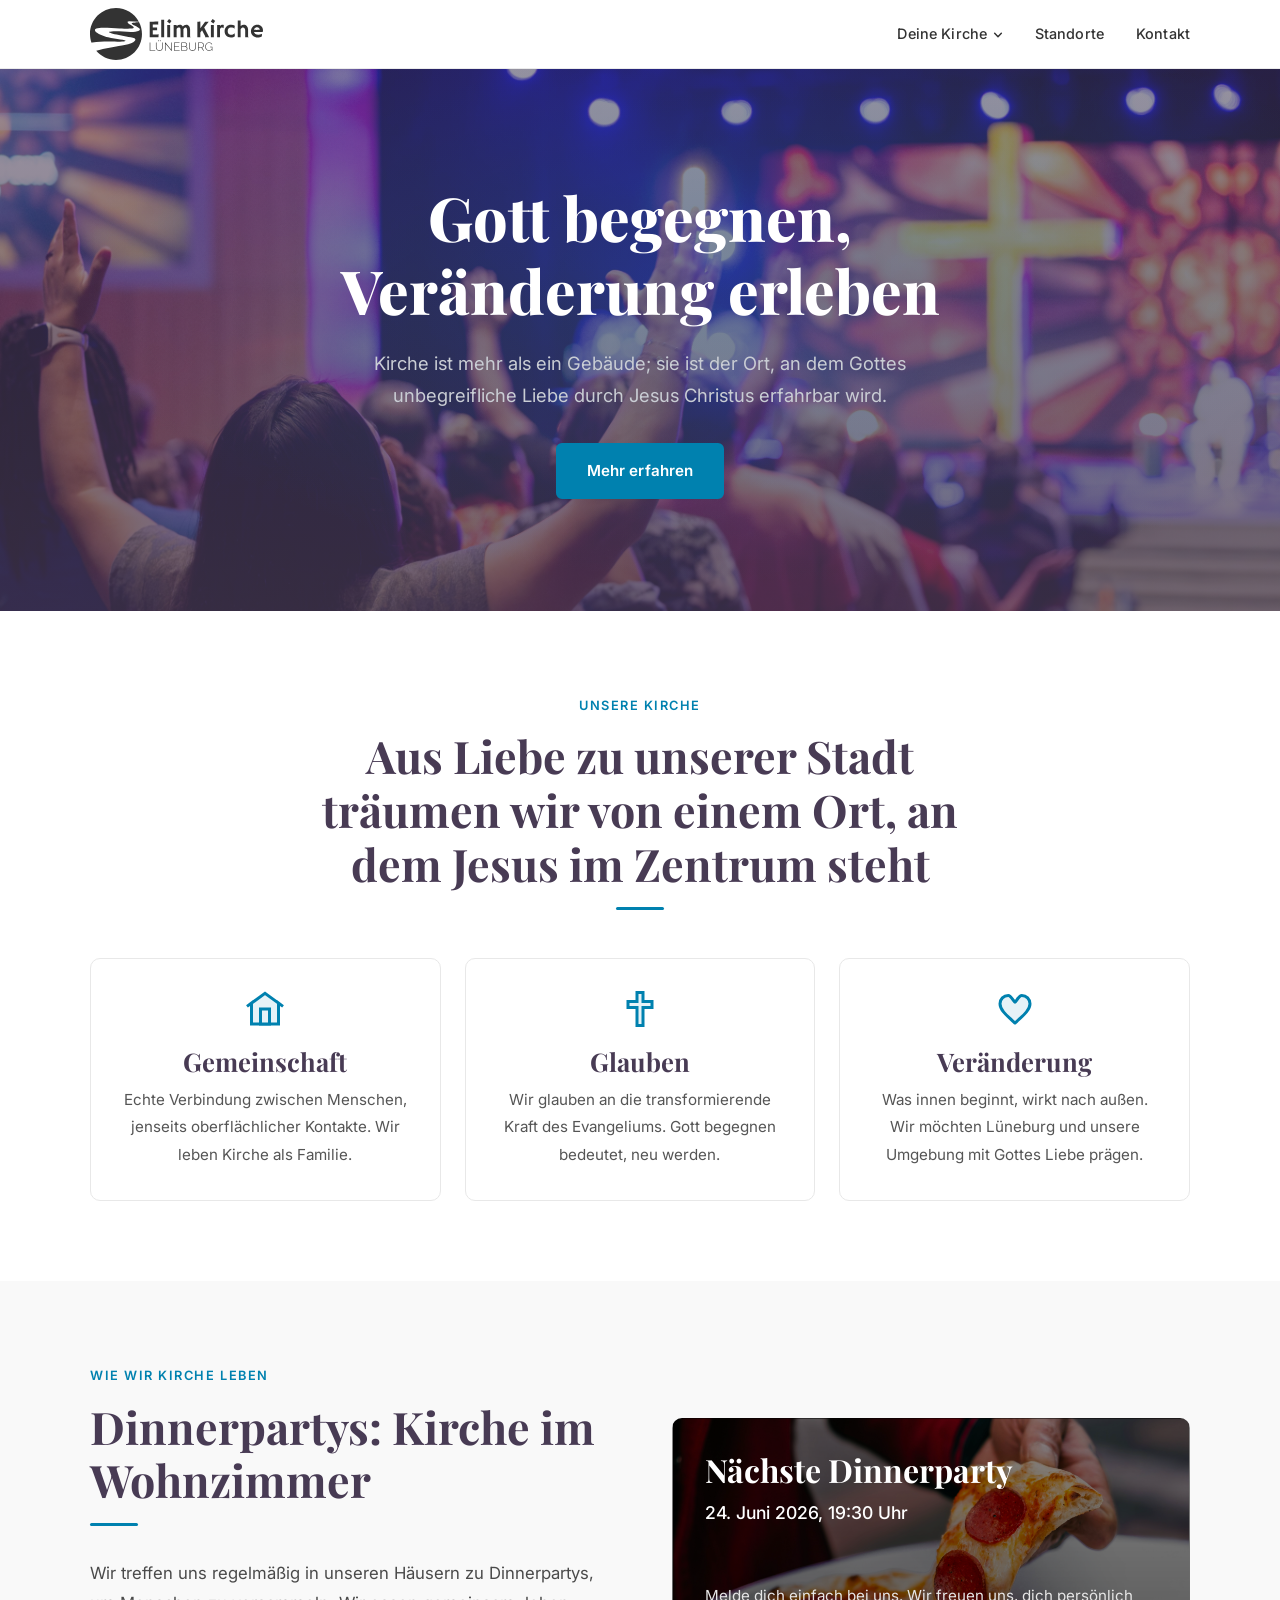
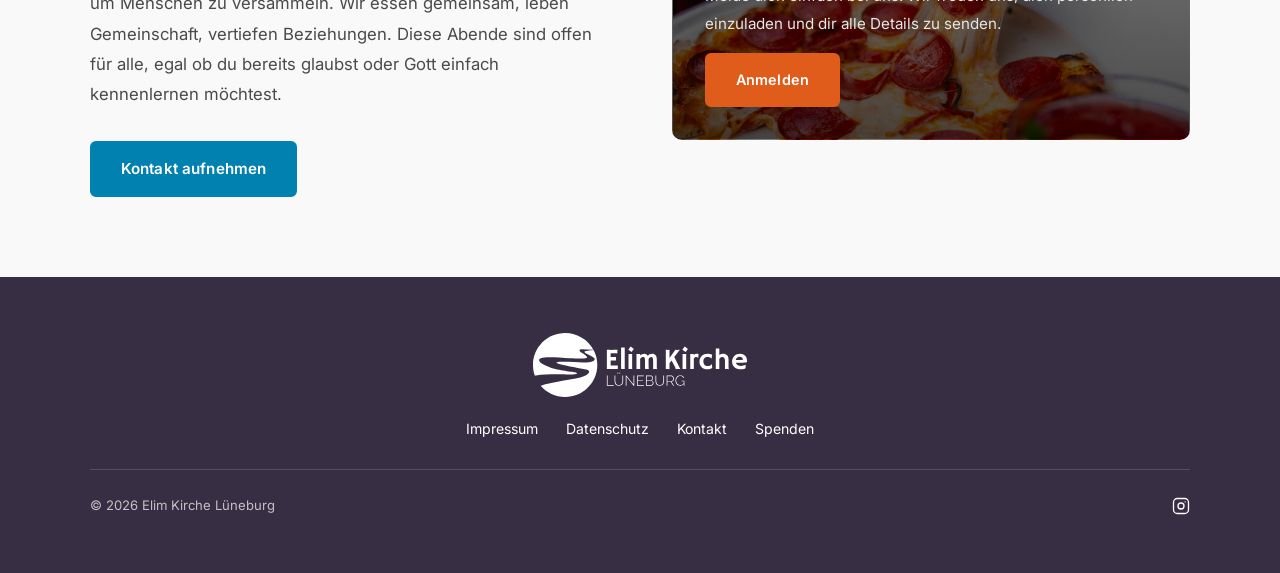
==== index.html @ acca5836 "Add initial Elim Winsen site Static GitHub Pages site: home, Deine Kirche section, Media section, St" ====
<!DOCTYPE html>
<html lang="de">
<head>
  <meta charset="UTF-8" />
  <meta name="viewport" content="width=device-width, initial-scale=1.0" />
  <title>Elim Kirche Lüneburg</title>
  <link rel="preconnect" href="https://fonts.googleapis.com" />
  <link rel="preconnect" href="https://fonts.gstatic.com" crossorigin />
  <link href="https://fonts.googleapis.com/css2?family=Playfair+Display:wght@700;800&family=Inter:wght@400;500;600&display=swap" rel="stylesheet" />
  <link rel="stylesheet" href="css/style.css" />
</head>
<body>

  <!-- NAVIGATION -->
  <nav class="nav">
    <div class="nav-inner">
      <a href="index.html" class="nav-logo"><img src="images/logo.svg" alt="Elim Kirche Lüneburg"></a>
      <button class="nav-toggle" id="navToggle" aria-label="Menü öffnen">
        <span></span><span></span><span></span>
      </button>
      <ul class="nav-links" id="navLinks">
        <li class="nav-dropdown">
          <a class="nav-dropdown-toggle">
            Deine Kirche
            <svg class="nav-dropdown-caret" viewBox="0 0 12 12" width="10" height="10" aria-hidden="true">
              <path d="M2 4l4 4 4-4" fill="none" stroke="currentColor" stroke-width="1.8" stroke-linecap="round" stroke-linejoin="round"/>
            </svg>
          </a>
          <ul class="nav-dropdown-menu">
            <li><a href="deine-kirche/vision.html">Vision</a></li>
            <li><a href="deine-kirche/gottesdienst.html">Gottesdienst</a></li>
            <li><a href="deine-kirche/veranstaltungen.html">Veranstaltungen</a></li>
          </ul>
        </li>
        <li><a href="standorte.html">Standorte</a></li>
        <li><a href="kontakt.html">Kontakt</a></li>
      </ul>
    </div>
  </nav>

  <!-- HERO -->
  <section class="hero">
    <div class="hero-inner">
      <h1>Gott begegnen,<br>Veränderung erleben</h1>
      <p>Kirche ist mehr als ein Gebäude; sie ist der Ort, an dem Gottes unbegreifliche Liebe durch Jesus Christus erfahrbar wird.</p>
      <a href="deine-kirche/vision.html" class="btn btn-primary">Mehr erfahren</a>
    </div>
  </section>

  <!-- SECTION 1: Vision / 3 Pillars -->
  <section class="section">
    <div class="section-inner text-center">
      <span class="section-label">Unsere Kirche</span>
      <h2 class="section-title" style="max-width:720px; margin-left:auto; margin-right:auto;">
        Aus Liebe zu unserer Stadt träumen wir von einem Ort, an dem Jesus im Zentrum steht
      </h2>
      <div class="divider"></div>

      <div class="grid-3" style="margin-top:3rem;">

        <!-- Card: Gemeinschaft -->
        <a href="deine-kirche/veranstaltungen.html" class="card-link">
          <div class="card text-center">
            <div class="card-icon" style="margin:0 auto 1.2rem;">
              <svg viewBox="0 0 24 24" style="stroke-linejoin:miter; stroke-linecap:butt; overflow:visible;"><path d="M3 22V8L0 10.25L12 1.5L24 10.25L21 8V22Z"/><path d="M9 22V12H15V22Z"/></svg>
            </div>
            <h3>Gemeinschaft</h3>
            <p>Echte Verbindung zwischen Menschen, jenseits oberflächlicher Kontakte. Wir leben Kirche als Familie.</p>
          </div>
        </a>

        <!-- Card: Glauben -->
        <a href="deine-kirche/vision.html" class="card-link">
          <div class="card text-center">
            <div class="card-icon" style="margin:0 auto 1.2rem;">
              <svg viewBox="0 0 24 24" style="stroke-linejoin:miter;"><path d="M14 1h-4v6H4v4h6v12h4v-12h6V7h-6z"/></svg>
            </div>
            <h3>Glauben</h3>
            <p>Wir glauben an die transformierende Kraft des Evangeliums. Gott begegnen bedeutet, neu werden.</p>
          </div>
        </a>

        <!-- Card: Veränderung -->
        <a href="deine-kirche/gottesdienst.html" class="card-link">
          <div class="card text-center">
            <div class="card-icon" style="margin:0 auto 1.2rem;">
              <svg viewBox="0 0 24 24"><path d="M12 21.35l-1.45-1.32C5.4 15.36 2 12.28 2 8.5 2 5.42 4.42 3 7.5 3c1.74 0 3.41 3.46 4.5 4.5C13.09 6.46 14.76 3 16.5 3 19.58 3 22 5.42 22 8.5c0 3.78-3.4 6.86-8.55 11.54L12 21.35z"/></svg>
            </div>
            <h3>Veränderung</h3>
            <p>Was innen beginnt, wirkt nach außen. Wir möchten Lüneburg und unsere Umgebung mit Gottes Liebe prägen.</p>
          </div>
        </a>

      </div>
    </div>
  </section>

  <!-- SECTION 2: Dinnerpartys -->
  <section class="section section--gray">
    <div class="section-inner">
      <div class="two-col" style="align-items:center;">
        <div>
          <span class="section-label">Wie wir Kirche leben</span>
          <h2 class="section-title">Dinnerpartys: Kirche im Wohnzimmer</h2>
          <div class="divider divider--left"></div>
          <p style="margin-bottom:2rem;">
            Wir treffen uns regelmäßig in unseren Häusern zu Dinnerpartys, um Menschen zu versammeln. Wir essen gemeinsam, leben Gemeinschaft, vertiefen Beziehungen. Diese Abende sind offen für alle, egal ob du bereits glaubst oder Gott einfach kennenlernen möchtest.
          </p>
          <a href="kontakt.html" class="btn btn-primary">Kontakt aufnehmen</a>
        </div>
        <div>
          <div class="card dinner-card">
            <div class="dinner-card-inner">
              <h3 style="color:#fff; font-size:2rem; margin-bottom:0.5rem;">Nächste Dinnerparty</h3>
              <p style="color:#fff; font-size:1.1rem; font-weight:500; margin-bottom:0.75rem;">24. Juni 2026, 19:30 Uhr</p>
              <div class="dinner-card-bottom">
                <p style="color:#e6e6e6; margin-bottom:1rem;">Melde dich einfach bei uns. Wir freuen uns, dich persönlich einzuladen und dir alle Details zu senden.</p>
                <a href="https://elimkirche.church.tools/publicgroup/1171" target="_blank" rel="noopener" class="btn btn-accent" style="font-size:0.9rem;">Anmelden</a>
              </div>
            </div>
          </div>
        </div>
      </div>
    </div>
  </section>

  <!-- FOOTER -->
  <footer class="footer">
    <div class="footer-inner">
      <div class="footer-brand">
        <div class="footer-logo"><img src="images/logo.svg" alt="Elim Kirche Lüneburg"></div>
      </div>
      <nav class="footer-links">
        <a href="impressum.html">Impressum</a>
        <a href="datenschutz.html">Datenschutz</a>
        <a href="kontakt.html">Kontakt</a>
        <a href="kontakt.html#spenden">Spenden</a>
      </nav>
      <div class="footer-bottom">
        <p class="footer-copy">&copy; 2026 Elim Kirche Lüneburg</p>
        <div class="footer-social">
          <a href="https://www.instagram.com/elim.lueneburg/" target="_blank" rel="noopener" aria-label="Instagram">
            <svg viewBox="0 0 24 24"><rect x="2" y="2" width="20" height="20" rx="5" ry="5"/><circle cx="12" cy="12" r="4"/><path d="M17.5 6.5h.01"/></svg>
          </a>
        </div>
      </div>
    </div>
  </footer>

  <script>
    const toggle = document.getElementById('navToggle');
    const links  = document.getElementById('navLinks');
    toggle.addEventListener('click', () => links.classList.toggle('is-open'));
  </script>

</body>
</html>
---- css/style.css ----
/* ===================================================
   Elim Kirche Lüneburg — Main Stylesheet
   =================================================== */

/* --- Google Fonts are imported in HTML <head> --- */

/* ===================================================
   1. CSS RESET & BASE
   =================================================== */
*, *::before, *::after {
  box-sizing: border-box;
  margin: 0;
  padding: 0;
}

html {
  scroll-behavior: smooth;
}

body {
  font-family: 'Inter', sans-serif;
  font-size: 16px;
  line-height: 1.7;
  color: #1a1a1a;
  background-color: #ffffff;
}

img {
  max-width: 100%;
  display: block;
}

a {
  color: inherit;
  text-decoration: none;
}

ul {
  list-style: none;
}

/* ===================================================
   2. TYPOGRAPHY
   =================================================== */
h1, h2, h3, h4 {
  font-family: 'Playfair Display', serif;
  font-weight: 700;
  line-height: 1.2;
  font-variant-ligatures: none;
}

h1 { font-size: clamp(2.2rem, 5vw, 3.8rem); }
h2 { font-size: clamp(1.8rem, 3.5vw, 2.8rem); }
h3 { font-size: clamp(1.2rem, 2.5vw, 1.6rem); }
h4 { font-size: 1.15rem; }

p {
  font-size: 1.05rem;
  color: #4a4a4a;
  line-height: 1.8;
}

/* ===================================================
   3. LAYOUT UTILITY
   =================================================== */
.container {
  max-width: 1100px;
  margin: 0 auto;
  padding: 0 2rem;
}

.section {
  padding: 5rem 2rem;
}

.section-inner {
  max-width: 1100px;
  margin: 0 auto;
}

.section--gray {
  background-color: #f9f9f9;
}

.section--dark {
  background-color: #483B54;
  color: #fff;
}

.text-center {
  text-align: center;
}

/* ===================================================
   4. NAVIGATION
   =================================================== */
.nav {
  position: sticky;
  top: 0;
  z-index: 1000;
  background-color: #ffffff;
  border-bottom: 1px solid #ebebeb;
  padding: 0 2rem;
}

.nav-inner {
  max-width: 1100px;
  margin: 0 auto;
  display: flex;
  align-items: center;
  justify-content: space-between;
  height: 68px;
}

.nav-logo {
  display: inline-flex;
  align-items: center;
  color: #483B54;
}

.nav-logo img {
  height: 52px;
  width: auto;
  display: block;
  filter: brightness(0) invert(0.2);
}

.nav-links {
  display: flex;
  align-items: center;
  gap: 2rem;
}

.nav-links a {
  font-size: 0.9rem;
  font-weight: 500;
  color: #333;
  transition: color 0.2s ease;
  letter-spacing: 0.01em;
}

.nav-links a:hover {
  color: #0081AF;
}

.nav-links a.active {
  color: #0081AF;
}

/* Dropdown */
.nav-dropdown {
  position: relative;
}

.nav-dropdown-toggle {
  display: inline-flex;
  align-items: center;
  gap: 0.35rem;
}

.nav-dropdown-caret {
  transition: transform 0.2s ease;
}

.nav-dropdown:hover .nav-dropdown-caret,
.nav-dropdown:focus-within .nav-dropdown-caret {
  transform: rotate(180deg);
}

.nav-dropdown-menu {
  position: absolute;
  top: calc(100% + 6px);
  left: 50%;
  transform: translateX(-50%) translateY(-6px);
  background: #ffffff;
  border: 1px solid #ebebeb;
  border-radius: 8px;
  box-shadow: 0 12px 32px rgba(0, 0, 0, 0.08);
  padding: 0.5rem 0;
  min-width: 200px;
  list-style: none;
  margin: 0;
  opacity: 0;
  visibility: hidden;
  transition: opacity 0.18s ease, visibility 0.18s ease, transform 0.18s ease;
  z-index: 1100;
}

.nav-dropdown:hover .nav-dropdown-menu,
.nav-dropdown:focus-within .nav-dropdown-menu {
  opacity: 1;
  visibility: visible;
  transform: translateX(-50%) translateY(0);
}

.nav-dropdown-menu li {
  margin: 0;
}

.nav-dropdown-menu a {
  display: block;
  padding: 0.55rem 1.25rem;
  font-size: 0.88rem;
  color: #333;
  white-space: nowrap;
}

.nav-dropdown-menu a:hover,
.nav-dropdown-menu a.active {
  background: rgba(0, 129, 175, 0.08);
  color: #0081AF;
}

/* Mobile nav toggle */
.nav-toggle {
  display: none;
  flex-direction: column;
  gap: 5px;
  cursor: pointer;
  background: none;
  border: none;
  padding: 4px;
}

.nav-toggle span {
  display: block;
  width: 24px;
  height: 2px;
  background-color: #483B54;
  border-radius: 2px;
  transition: all 0.3s ease;
}

/* ===================================================
   5. HERO SECTION
   =================================================== */
.hero {
  background-color: #483B54;
  background-image: url('../images/pexels-caleboquendo-34328517.jpg');
  background-size: cover;
  background-position: center;
  background-repeat: no-repeat;
  color: #ffffff;
  padding: 7rem 2rem 7rem;
  text-align: center;
  position: relative;
  overflow: hidden;
}

.hero::before {
  content: '';
  position: absolute;
  inset: 0;
  background:
    radial-gradient(ellipse at 60% 40%, rgba(0, 129, 175, 0.18) 0%, transparent 65%),
    linear-gradient(180deg, rgba(72, 59, 84, 0.55) 0%, rgba(72, 59, 84, 0.75) 100%);
  pointer-events: none;
}

.hero-inner {
  max-width: 820px;
  margin: 0 auto;
  position: relative;
  z-index: 1;
}

.hero h1 {
  color: #ffffff;
  margin-bottom: 1.25rem;
  font-weight: 800;
}

.hero p {
  font-size: 1.15rem;
  color: #c9cdd4;
  max-width: 600px;
  margin: 0 auto 2rem;
  line-height: 1.75;
}

/* Hero — page-level variant (slightly smaller) */
.hero--page {
  padding: 5rem 2rem 5rem;
}

.hero--page h1 {
  font-size: clamp(2rem, 4vw, 3rem);
}

/* ===================================================
   6. BUTTONS
   =================================================== */
.btn {
  display: inline-block;
  padding: 0.8rem 1.8rem;
  border-radius: 6px;
  font-family: 'Inter', sans-serif;
  font-size: 0.95rem;
  font-weight: 600;
  cursor: pointer;
  transition: all 0.22s ease;
  letter-spacing: 0.01em;
  border: 2px solid transparent;
}

.btn-primary {
  background-color: #0081AF;
  color: #ffffff;
  border-color: #0081AF;
}

.btn-primary:hover {
  background-color: #1A9BCC;
  border-color: #1A9BCC;
  transform: translateY(-1px);
}

.btn-outline {
  background-color: transparent;
  color: #0081AF;
  border-color: #0081AF;
}

.btn-outline:hover {
  background-color: #0081AF;
  color: #ffffff;
  transform: translateY(-1px);
}

.btn-outline-white {
  background-color: transparent;
  color: #ffffff;
  border-color: rgba(255, 255, 255, 0.5);
}

.btn-outline-white:hover {
  background-color: rgba(255, 255, 255, 0.1);
  border-color: #ffffff;
}

/* ===================================================
   7. CARDS
   =================================================== */
.card {
  background-color: #ffffff;
  border: 1px solid #e8e8e8;
  border-radius: 10px;
  padding: 2rem;
  transition: box-shadow 0.25s ease, transform 0.25s ease;
}

.card:hover {
  box-shadow: 0 8px 32px rgba(0, 0, 0, 0.1);
  transform: translateY(-3px);
}

/* Static cards (no hover lift — purely informational) */
.dinner-card:hover,
.event-card:hover,
.card--static:hover,
.card--static.group-card:hover {
  transform: none;
  box-shadow: none;
}

.dinner-card {
  position: relative;
  overflow: hidden;
  border-color: transparent;
  color: #fff;
  padding: 0;
  background:
    linear-gradient(180deg, rgba(0,0,0,0.45) 0%, rgba(0,0,0,0.7) 100%),
    url('../images/pizza_stock_dinnerparty.jpg') center center / cover no-repeat;
  min-height: 320px;
}

.dinner-card-inner {
  position: relative;
  z-index: 1;
  padding: 2rem;
  display: flex;
  flex-direction: column;
  min-height: 320px;
}

.dinner-card-bottom {
  margin-top: auto;
}

.card-icon {
  display: flex;
  align-items: center;
  justify-content: center;
  margin-bottom: 1.2rem;
}

.card-icon svg {
  width: 36px;
  height: 36px;
  stroke: #0081AF;
  fill: #E6F2F7;
  stroke-width: 2;
  stroke-linecap: round;
  stroke-linejoin: round;
}

.card h3 {
  margin-bottom: 0.6rem;
  color: #483B54;
}

.card p {
  font-size: 0.95rem;
  color: #555;
}

/* Card link variant */
.card-link {
  display: block;
  text-decoration: none;
  color: inherit;
}

.card-link .card-arrow {
  display: inline-flex;
  align-items: center;
  gap: 0.4rem;
  margin-top: 1.2rem;
  font-size: 0.88rem;
  font-weight: 600;
  color: #0081AF;
}

.card-link .card-arrow svg {
  width: 14px;
  height: 14px;
  stroke: #0081AF;
  fill: none;
  stroke-width: 2.5;
  stroke-linecap: round;
  stroke-linejoin: round;
  transition: transform 0.2s ease;
}

.card-link:hover .card-arrow svg {
  transform: translateX(3px);
}

/* Multiple links within a card (e.g. Google Maps + Website) */
.card-links {
  display: flex;
  flex-direction: column;
  align-items: center;
  gap: 0.5rem;
  margin-top: 1.2rem;
}

.card-links .card-arrow {
  display: inline-flex;
  align-items: center;
  gap: 0.4rem;
  font-size: 0.88rem;
  font-weight: 600;
  color: #0081AF;
  text-decoration: none;
}

.card-links .card-arrow svg {
  width: 14px;
  height: 14px;
  stroke: #0081AF;
  fill: none;
  stroke-width: 2.5;
  stroke-linecap: round;
  stroke-linejoin: round;
  transition: transform 0.2s ease;
}

.card-links .card-arrow:hover svg {
  transform: translateX(3px);
}

/* Sermon card */
.sermon-card {
  background-color: #ffffff;
  border: 1px solid #e8e8e8;
  border-radius: 10px;
  padding: 1.6rem 1.8rem;
  transition: box-shadow 0.25s ease, transform 0.25s ease;
}

.sermon-card:hover {
  box-shadow: 0 8px 32px rgba(0, 0, 0, 0.1);
  transform: translateY(-3px);
}

.sermon-card .sermon-meta {
  font-size: 0.82rem;
  font-weight: 600;
  color: #0081AF;
  text-transform: uppercase;
  letter-spacing: 0.06em;
  margin-bottom: 0.5rem;
}

.sermon-card h3 {
  font-size: 1.1rem;
  margin-bottom: 0.4rem;
  color: #483B54;
}

.sermon-card .sermon-date {
  font-size: 0.88rem;
  color: #888;
}

/* ===================================================
   8. GRID LAYOUTS
   =================================================== */
.grid-3 {
  display: grid;
  grid-template-columns: repeat(3, 1fr);
  gap: 1.5rem;
}

.grid-4 {
  display: grid;
  grid-template-columns: repeat(4, 1fr);
  gap: 1.5rem;
}

.grid-2 {
  display: grid;
  grid-template-columns: repeat(2, 1fr);
  gap: 2.5rem;
}

/* ===================================================
   9. TAGS / BADGES
   =================================================== */
.tag {
  display: inline-block;
  padding: 0.25rem 0.75rem;
  border-radius: 20px;
  font-size: 0.78rem;
  font-weight: 600;
  letter-spacing: 0.04em;
}

.tag-orange {
  background-color: #99D1EB;
  color: #006a91;
}

.btn-accent {
  background-color: #e05c1a;
  color: #ffffff;
  border-color: #e05c1a;
}

.btn-accent:hover {
  background-color: #E97636;
  border-color: #E97636;
  transform: translateY(-1px);
}

.tag-gray {
  background-color: #f0f0f0;
  color: #555;
}

/* ===================================================
   10. SECTION HEADINGS HELPER
   =================================================== */
.section-label {
  display: inline-block;
  font-size: 0.8rem;
  font-weight: 600;
  letter-spacing: 0.12em;
  text-transform: uppercase;
  color: #0081AF;
  margin-bottom: 0.8rem;
}

.section-title {
  margin-bottom: 1rem;
  color: #483B54;
}

.section-subtitle {
  font-size: 1.05rem;
  color: #555;
  max-width: 600px;
  margin-bottom: 2.5rem;
}

.section-subtitle--center {
  margin-left: auto;
  margin-right: auto;
}

/* ===================================================
   11. TWO-COLUMN CONTENT
   =================================================== */
.two-col {
  display: grid;
  grid-template-columns: 1fr 1fr;
  gap: 4rem;
  align-items: start;
}

.content-block h3 {
  font-size: 1.1rem;
  margin-bottom: 0.5rem;
  color: #483B54;
}

.content-block p {
  font-size: 0.97rem;
  color: #555;
  margin-bottom: 1.5rem;
}

.content-block .detail-row {
  display: flex;
  gap: 0.75rem;
  margin-bottom: 0.5rem;
  font-size: 0.95rem;
  color: #444;
}

.content-block .detail-icon {
  color: #0081AF;
  flex-shrink: 0;
  margin-top: 2px;
}

/* ===================================================
   12. PLATFORM CARDS
   =================================================== */
.platform-card {
  background-color: #ffffff;
  border: 1px solid #e8e8e8;
  border-radius: 10px;
  padding: 2rem;
  text-align: center;
  transition: box-shadow 0.25s ease, transform 0.25s ease;
}

.platform-card:hover {
  box-shadow: 0 8px 32px rgba(0, 0, 0, 0.1);
  transform: translateY(-3px);
}

.platform-card .platform-name {
  font-family: 'Playfair Display', serif;
  font-size: 1.25rem;
  font-weight: 700;
  color: #483B54;
  margin-bottom: 0.5rem;
}

.platform-card p {
  font-size: 0.92rem;
  color: #666;
  margin-bottom: 1.4rem;
}

/* ===================================================
   13. KLEINGRUPPEN CARDS
   =================================================== */
.group-card {
  background-color: #ffffff;
  border: 1px solid #e8e8e8;
  border-radius: 10px;
  padding: 1.4rem 1.6rem;
  transition: box-shadow 0.22s ease, transform 0.22s ease;
}

.group-card:hover {
  box-shadow: 0 6px 24px rgba(0, 0, 0, 0.09);
  transform: translateY(-2px);
}

.group-card h4 {
  font-family: 'Playfair Display', serif;
  font-size: 1rem;
  color: #483B54;
  margin-bottom: 0.4rem;
}

.group-card .group-desc {
  font-size: 0.88rem;
  color: #666;
  margin-bottom: 0.75rem;
}

/* ===================================================
   14. PAGE HEADER (Impressum / Datenschutz)
   =================================================== */
.page-header {
  background-color: #f9f9f9;
  padding: 3.5rem 2rem;
  border-bottom: 1px solid #ebebeb;
  text-align: center;
}

.page-header h1 {
  font-size: clamp(1.8rem, 3.5vw, 2.6rem);
  color: #483B54;
  text-align: center;
}

.page-content {
  padding: 4rem 2rem;
}

.page-content-inner {
  max-width: 780px;
  margin: 0 auto;
}

.page-content h2 {
  font-size: 1.4rem;
  margin: 2rem 0 0.6rem;
  color: #483B54;
}

.page-content p {
  font-size: 0.97rem;
  color: #555;
  margin-bottom: 1rem;
}

.page-content a {
  color: #0081AF;
}

.page-content a:hover {
  text-decoration: underline;
}

/* ===================================================
   15. FOOTER
   =================================================== */
.footer {
  background-color: #382E43;
  color: #ffffff;
  padding: 3.5rem 2rem;
}

.footer-inner {
  max-width: 1100px;
  margin: 0 auto;
  display: flex;
  flex-direction: column;
  align-items: center;
  text-align: center;
  gap: 1.25rem;
}

.footer-brand {
  display: flex;
  align-items: center;
  gap: 1.25rem;
  flex-wrap: wrap;
  justify-content: center;
}

.footer-logo {
  color: #ffffff;
}

.footer-logo img {
  height: 64px;
  width: auto;
  display: block;
  filter: brightness(0) invert(1);
}

.footer-tagline {
  font-style: italic;
  font-size: 0.95rem;
  color: #ffffff;
  margin: 0;
}

.footer-links {
  display: flex;
  gap: 1.75rem;
  flex-wrap: wrap;
  justify-content: center;
}

.footer-links a {
  font-size: 0.88rem;
  color: #ffffff;
  transition: color 0.2s ease;
}

.footer-links a:hover {
  color: #99D1EB;
}

.footer-copy {
  font-size: 0.82rem;
  color: rgba(255, 255, 255, 0.7);
  margin: 0;
}

.footer-bottom {
  width: 100%;
  border-top: 1px solid rgba(255, 255, 255, 0.15);
  padding-top: 1.5rem;
  margin-top: 0.5rem;
  display: flex;
  align-items: center;
  justify-content: space-between;
  gap: 1rem;
  flex-wrap: wrap;
}

.footer-social {
  display: flex;
  gap: 1rem;
  justify-content: center;
}

.footer-social a {
  display: flex;
  align-items: center;
  justify-content: center;
  color: #ffffff;
  transition: color 0.2s;
}

.footer-social a:hover {
  color: #99D1EB;
}

.footer-social svg {
  width: 18px;
  height: 18px;
  fill: none;
  stroke: currentColor;
  stroke-width: 1.75;
  stroke-linecap: round;
  stroke-linejoin: round;
}

/* ===================================================
   16. UTILITY CLASSES
   =================================================== */
.mt-1 { margin-top: 0.5rem; }
.mt-2 { margin-top: 1rem; }
.mt-3 { margin-top: 1.5rem; }
.mt-4 { margin-top: 2rem; }
.mt-5 { margin-top: 3rem; }
.mb-1 { margin-bottom: 0.5rem; }
.mb-2 { margin-bottom: 1rem; }
.mb-3 { margin-bottom: 1.5rem; }
.mb-4 { margin-bottom: 2rem; }
.mb-5 { margin-bottom: 3rem; }

.divider {
  width: 48px;
  height: 3px;
  background-color: #0081AF;
  border-radius: 2px;
  margin: 0 auto 2rem;
}

.divider--left {
  margin-left: 0;
}

/* Kontakt info */
.info-label {
  font-size: 0.78rem;
  font-weight: 600;
  text-transform: uppercase;
  letter-spacing: 0.1em;
  color: #0081AF;
  margin-bottom: 0.25rem;
}

.info-value {
  font-size: 1rem;
  color: #1a1a1a;
  margin-bottom: 0.2rem;
}

.info-sub {
  font-size: 0.88rem;
  color: #888;
}

.info-block {
  margin-bottom: 2rem;
}

/* IBAN block */
.bank-detail {
  background-color: #f9f9f9;
  border: 1px solid #e8e8e8;
  border-radius: 8px;
  padding: 1.25rem 1.5rem;
  margin-top: 1rem;
  font-size: 0.93rem;
  color: #333;
  line-height: 1.9;
}

.bank-detail strong {
  font-weight: 600;
}

/* ===================================================
   17. RESPONSIVE
   =================================================== */
@media (max-width: 900px) {
  .grid-4 {
    grid-template-columns: repeat(2, 1fr);
  }

  .grid-3 {
    grid-template-columns: repeat(2, 1fr);
  }

  .two-col {
    grid-template-columns: 1fr;
    gap: 2.5rem;
  }
}

@media (max-width: 680px) {
  .nav-links {
    display: none;
    position: absolute;
    top: 68px;
    left: 0;
    right: 0;
    background: #fff;
    flex-direction: column;
    align-items: flex-start;
    padding: 1.25rem 2rem 1.5rem;
    gap: 1.1rem;
    border-bottom: 1px solid #ebebeb;
    box-shadow: 0 8px 24px rgba(0,0,0,0.07);
  }

  .nav-links.is-open {
    display: flex;
  }

  .nav-toggle {
    display: flex;
  }

  /* Mobile dropdown: inline submenu, no hover */
  .nav-dropdown {
    width: 100%;
  }

  .nav-dropdown-menu {
    position: static;
    transform: none;
    opacity: 1;
    visibility: visible;
    box-shadow: none;
    border: none;
    padding: 0.5rem 0 0 1rem;
    min-width: 0;
    background: transparent;
  }

  .nav-dropdown-menu a {
    padding: 0.35rem 0;
  }

  .nav-dropdown:hover .nav-dropdown-menu,
  .nav-dropdown:focus-within .nav-dropdown-menu {
    transform: none;
  }

  .nav {
    position: sticky;
  }

  .grid-3,
  .grid-4 {
    grid-template-columns: 1fr;
  }

  .grid-2 {
    grid-template-columns: 1fr;
    gap: 1.5rem;
  }

  .hero {
    padding: 5rem 1.5rem;
  }

  .section {
    padding: 3.5rem 1.5rem;
  }
}
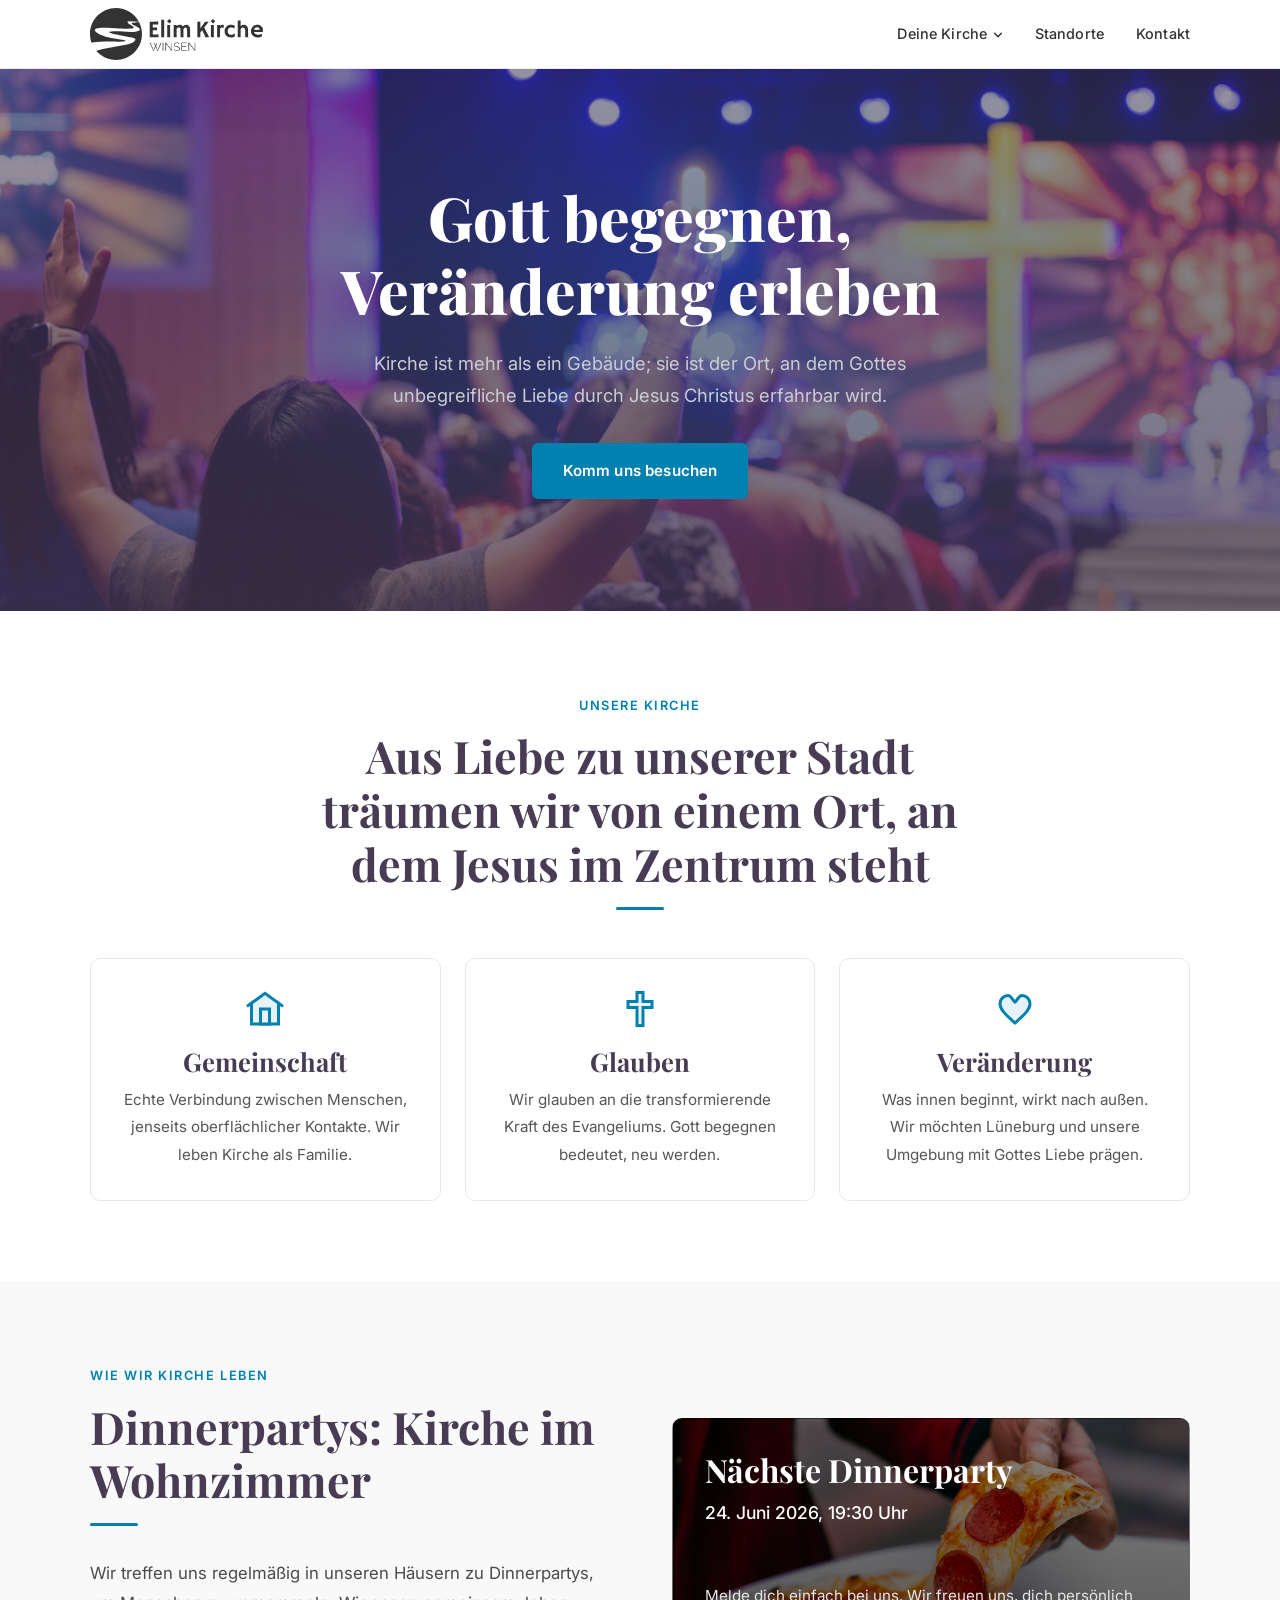
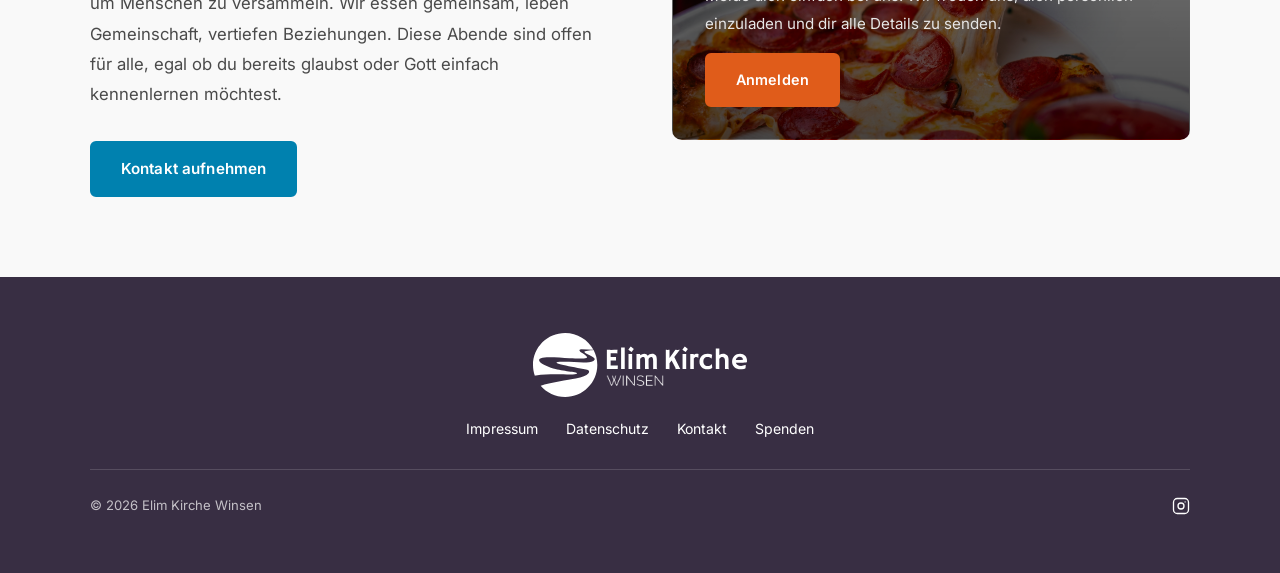
==== commit 9fb794f2: "Rebrand site to Elim Kirche Winsen - Swap LÜNEBURG for WINSEN lettering in the logo and update logo " ====
--- a/index.html
+++ b/index.html
@@ -3,7 +3,7 @@
 <head>
   <meta charset="UTF-8" />
   <meta name="viewport" content="width=device-width, initial-scale=1.0" />
-  <title>Elim Kirche Lüneburg</title>
+  <title>Elim Kirche Winsen</title>
   <link rel="preconnect" href="https://fonts.googleapis.com" />
   <link rel="preconnect" href="https://fonts.gstatic.com" crossorigin />
   <link href="https://fonts.googleapis.com/css2?family=Playfair+Display:wght@700;800&family=Inter:wght@400;500;600&display=swap" rel="stylesheet" />
@@ -14,7 +14,7 @@
   <!-- NAVIGATION -->
   <nav class="nav">
     <div class="nav-inner">
-      <a href="index.html" class="nav-logo"><img src="images/logo.svg" alt="Elim Kirche Lüneburg"></a>
+      <a href="index.html" class="nav-logo"><img src="images/logo.svg" alt="Elim Kirche Winsen"></a>
       <button class="nav-toggle" id="navToggle" aria-label="Menü öffnen">
         <span></span><span></span><span></span>
       </button>
@@ -43,7 +43,7 @@
     <div class="hero-inner">
       <h1>Gott begegnen,<br>Veränderung erleben</h1>
       <p>Kirche ist mehr als ein Gebäude; sie ist der Ort, an dem Gottes unbegreifliche Liebe durch Jesus Christus erfahrbar wird.</p>
-      <a href="deine-kirche/vision.html" class="btn btn-primary">Mehr erfahren</a>
+      <a href="deine-kirche/gottesdienst.html" class="btn btn-primary">Komm uns besuchen</a>
     </div>
   </section>
 
@@ -128,7 +128,7 @@
   <footer class="footer">
     <div class="footer-inner">
       <div class="footer-brand">
-        <div class="footer-logo"><img src="images/logo.svg" alt="Elim Kirche Lüneburg"></div>
+        <div class="footer-logo"><img src="images/logo.svg" alt="Elim Kirche Winsen"></div>
       </div>
       <nav class="footer-links">
         <a href="impressum.html">Impressum</a>
@@ -137,9 +137,9 @@
         <a href="kontakt.html#spenden">Spenden</a>
       </nav>
       <div class="footer-bottom">
-        <p class="footer-copy">&copy; 2026 Elim Kirche Lüneburg</p>
+        <p class="footer-copy">&copy; 2026 Elim Kirche Winsen</p>
         <div class="footer-social">
-          <a href="https://www.instagram.com/elim.lueneburg/" target="_blank" rel="noopener" aria-label="Instagram">
+          <a href="https://www.instagram.com/elim.winsen/" target="_blank" rel="noopener" aria-label="Instagram">
             <svg viewBox="0 0 24 24"><rect x="2" y="2" width="20" height="20" rx="5" ry="5"/><circle cx="12" cy="12" r="4"/><path d="M17.5 6.5h.01"/></svg>
           </a>
         </div>
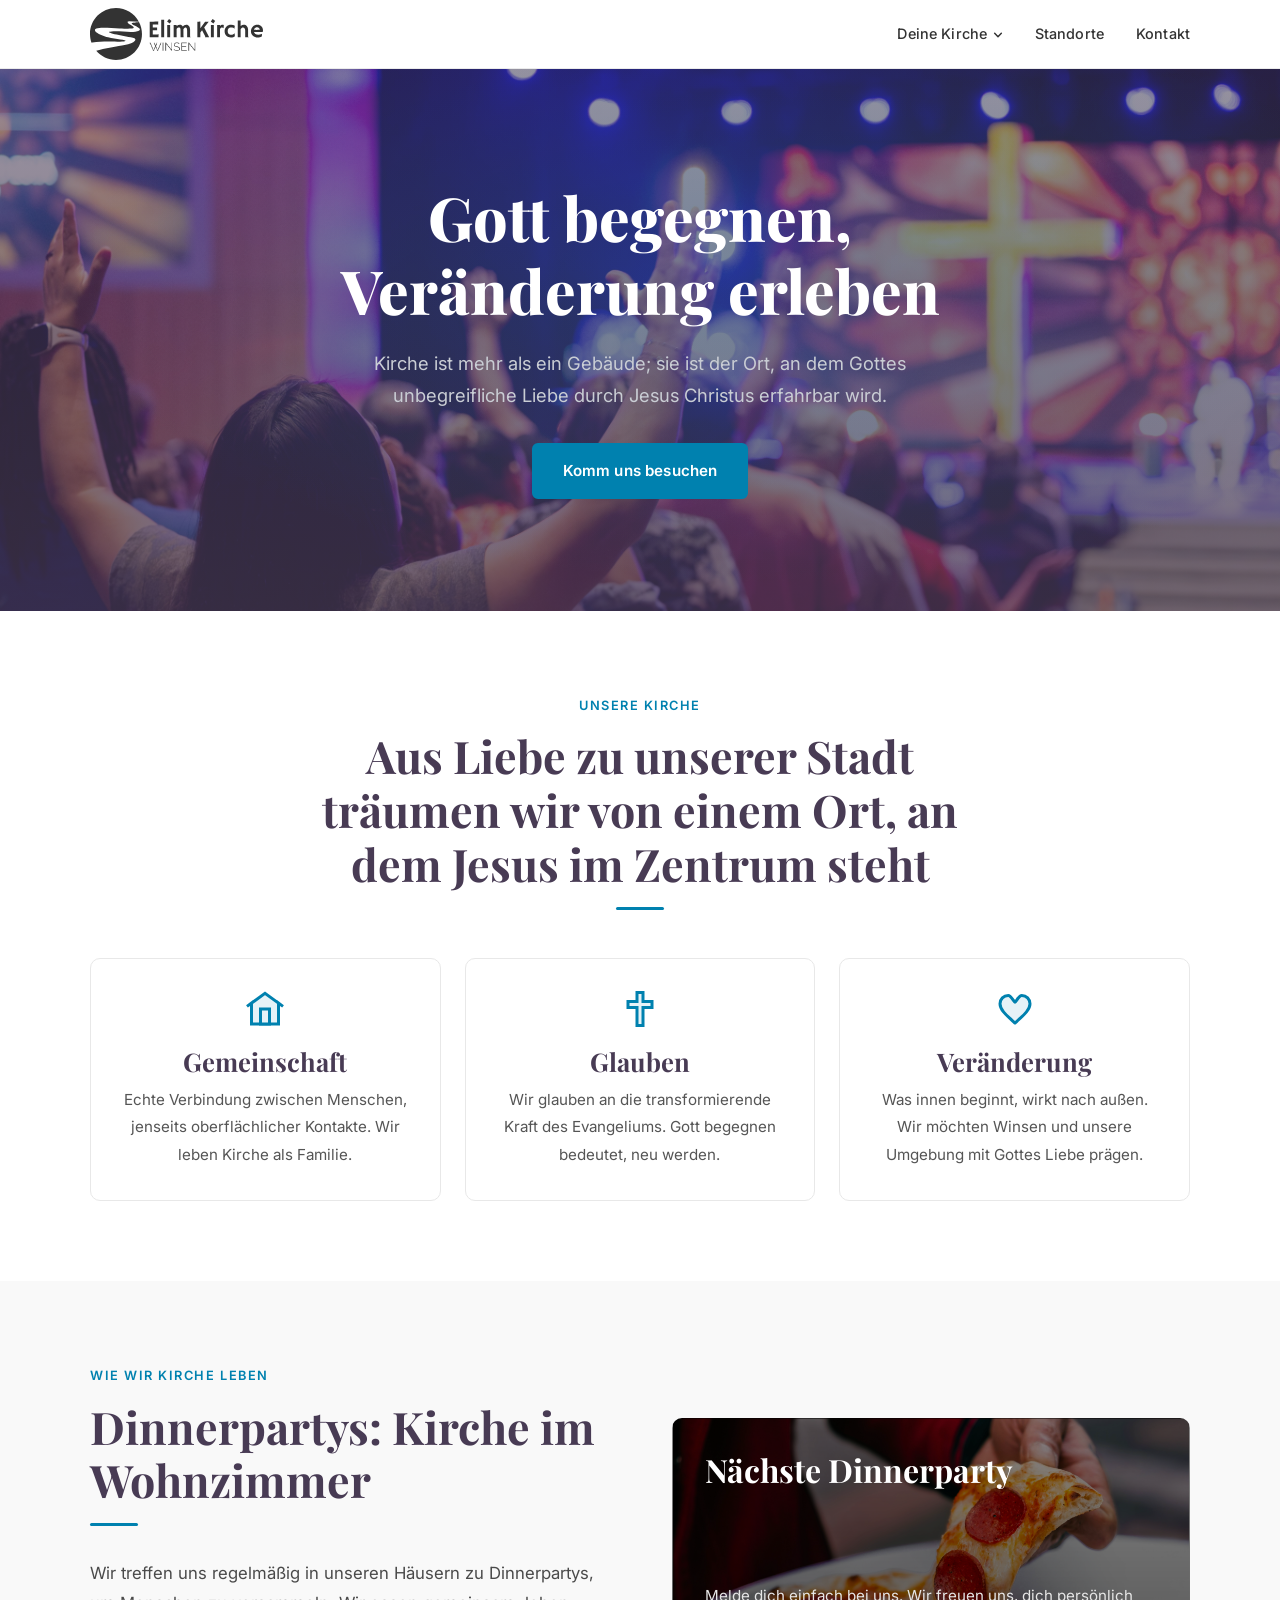
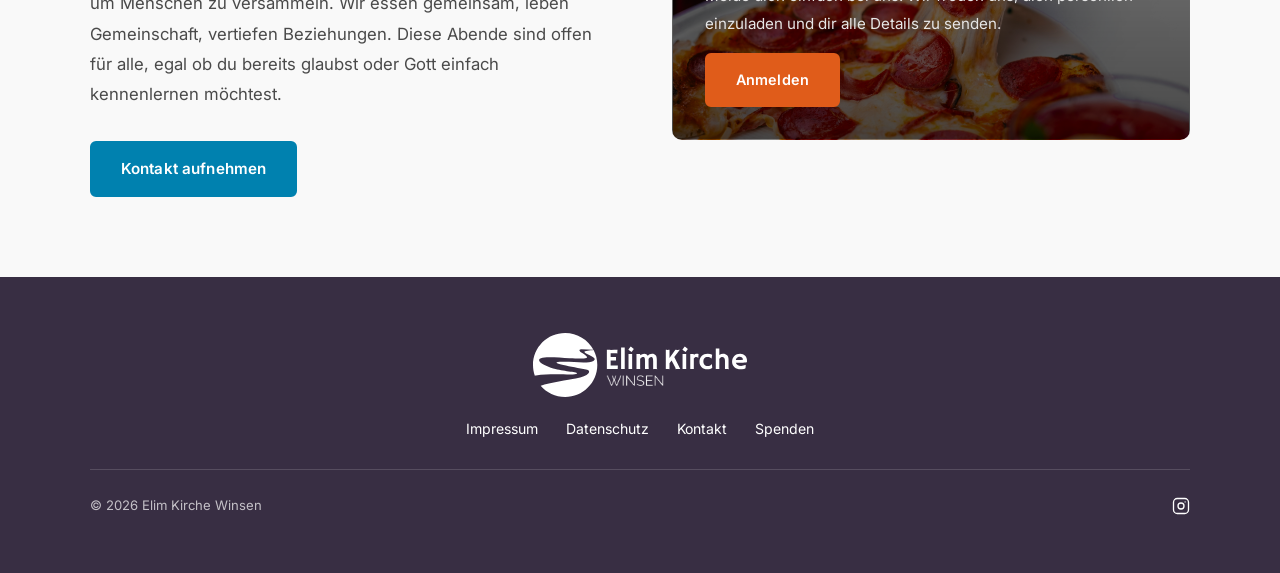
==== commit 4ad86160: "Update homepage and Gottesdienst content - Home: change Veränderung card text to Winsen; remove date" ====
--- a/index.html
+++ b/index.html
@@ -87,7 +87,7 @@
               <svg viewBox="0 0 24 24"><path d="M12 21.35l-1.45-1.32C5.4 15.36 2 12.28 2 8.5 2 5.42 4.42 3 7.5 3c1.74 0 3.41 3.46 4.5 4.5C13.09 6.46 14.76 3 16.5 3 19.58 3 22 5.42 22 8.5c0 3.78-3.4 6.86-8.55 11.54L12 21.35z"/></svg>
             </div>
             <h3>Veränderung</h3>
-            <p>Was innen beginnt, wirkt nach außen. Wir möchten Lüneburg und unsere Umgebung mit Gottes Liebe prägen.</p>
+            <p>Was innen beginnt, wirkt nach außen. Wir möchten Winsen und unsere Umgebung mit Gottes Liebe prägen.</p>
           </div>
         </a>
 
@@ -112,7 +112,6 @@
           <div class="card dinner-card">
             <div class="dinner-card-inner">
               <h3 style="color:#fff; font-size:2rem; margin-bottom:0.5rem;">Nächste Dinnerparty</h3>
-              <p style="color:#fff; font-size:1.1rem; font-weight:500; margin-bottom:0.75rem;">24. Juni 2026, 19:30 Uhr</p>
               <div class="dinner-card-bottom">
                 <p style="color:#e6e6e6; margin-bottom:1rem;">Melde dich einfach bei uns. Wir freuen uns, dich persönlich einzuladen und dir alle Details zu senden.</p>
                 <a href="https://elimkirche.church.tools/publicgroup/1171" target="_blank" rel="noopener" class="btn btn-accent" style="font-size:0.9rem;">Anmelden</a>
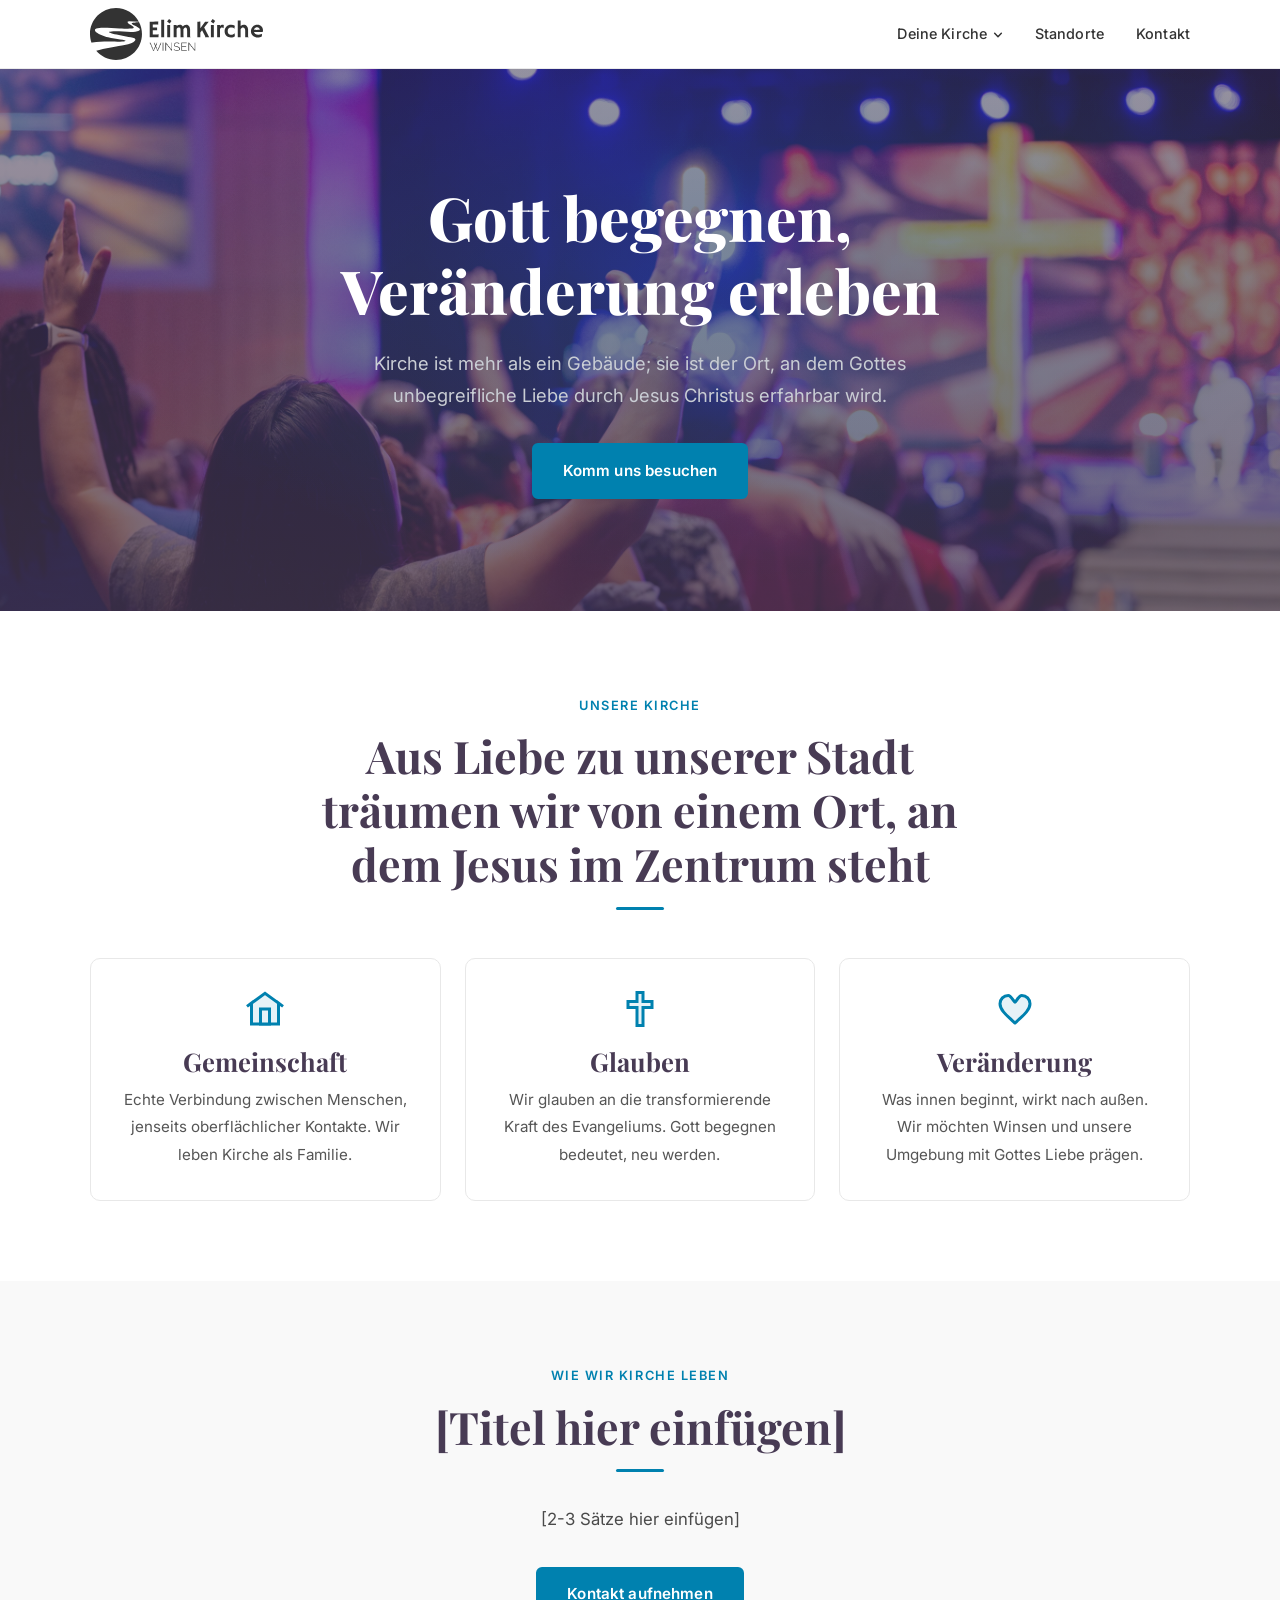
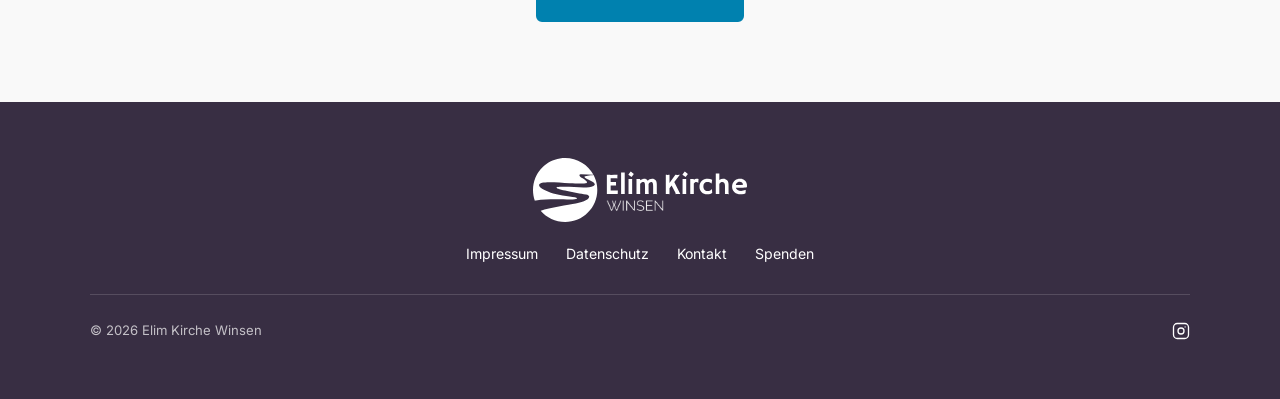
==== commit 1a7bf3f0: "Add favicon, retitle tabs, refresh content, fill placeholders - Add Elim flame favicon (matching eli" ====
--- a/index.html
+++ b/index.html
@@ -3,6 +3,7 @@
 <head>
   <meta charset="UTF-8" />
   <meta name="viewport" content="width=device-width, initial-scale=1.0" />
+  <link rel="icon" type="image/svg+xml" href="images/favicon.svg" />
   <title>Elim Kirche Winsen</title>
   <link rel="preconnect" href="https://fonts.googleapis.com" />
   <link rel="preconnect" href="https://fonts.gstatic.com" crossorigin />
@@ -98,27 +99,14 @@
   <!-- SECTION 2: Dinnerpartys -->
   <section class="section section--gray">
     <div class="section-inner">
-      <div class="two-col" style="align-items:center;">
-        <div>
-          <span class="section-label">Wie wir Kirche leben</span>
-          <h2 class="section-title">Dinnerpartys: Kirche im Wohnzimmer</h2>
-          <div class="divider divider--left"></div>
-          <p style="margin-bottom:2rem;">
-            Wir treffen uns regelmäßig in unseren Häusern zu Dinnerpartys, um Menschen zu versammeln. Wir essen gemeinsam, leben Gemeinschaft, vertiefen Beziehungen. Diese Abende sind offen für alle, egal ob du bereits glaubst oder Gott einfach kennenlernen möchtest.
-          </p>
-          <a href="kontakt.html" class="btn btn-primary">Kontakt aufnehmen</a>
-        </div>
-        <div>
-          <div class="card dinner-card">
-            <div class="dinner-card-inner">
-              <h3 style="color:#fff; font-size:2rem; margin-bottom:0.5rem;">Nächste Dinnerparty</h3>
-              <div class="dinner-card-bottom">
-                <p style="color:#e6e6e6; margin-bottom:1rem;">Melde dich einfach bei uns. Wir freuen uns, dich persönlich einzuladen und dir alle Details zu senden.</p>
-                <a href="https://elimkirche.church.tools/publicgroup/1171" target="_blank" rel="noopener" class="btn btn-accent" style="font-size:0.9rem;">Anmelden</a>
-              </div>
-            </div>
-          </div>
-        </div>
+      <div style="max-width:700px; margin:0 auto; text-align:center;">
+        <span class="section-label">Wie wir Kirche leben</span>
+        <h2 class="section-title">[Titel hier einfügen]</h2>
+        <div class="divider"></div>
+        <p style="margin-bottom:2rem;">
+          [2-3 Sätze hier einfügen]
+        </p>
+        <a href="kontakt.html" class="btn btn-primary">Kontakt aufnehmen</a>
       </div>
     </div>
   </section>
--- a/css/style.css
+++ b/css/style.css
@@ -1,5 +1,5 @@
 /* ===================================================
-   Elim Kirche Lüneburg — Main Stylesheet
+   Elim Kirche Winsen — Main Stylesheet
    =================================================== */
 
 /* --- Google Fonts are imported in HTML <head> --- */
